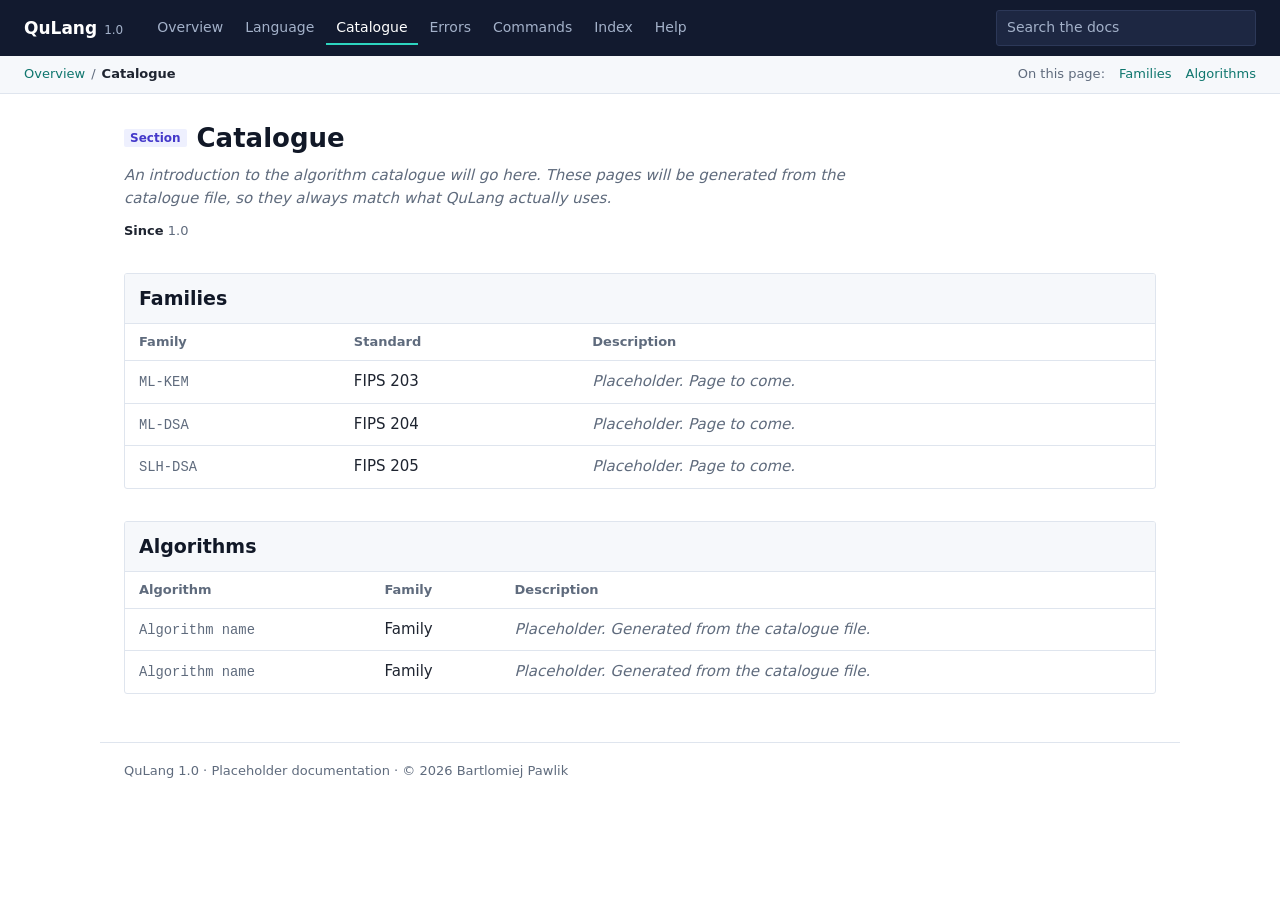
==== catalogue/index.html @ a55391d0 "Add placeholder documentation site" ====
<!DOCTYPE html>
<html lang="en">
<head>
<meta charset="utf-8">
<meta name="viewport" content="width=device-width, initial-scale=1">
<title>Catalogue · QuLang 1.0</title>
<link rel="icon" href="../assets/logo.svg" type="image/svg+xml">
<link rel="stylesheet" href="../assets/style.css">
<script src="../assets/search.js" defer></script>
</head>
<body data-root="../">
<a class="skip" href="#main">Skip to content</a>
<header class="site-header">
  <div class="bar">
    <a class="brand" href="../index.html"><span class="name">QuLang</span><span class="version">1.0</span></a>
    <nav class="mainnav" aria-label="Main">
      <a href="../index.html">Overview</a>
      <a href="../language/index.html">Language</a>
      <a href="index.html" class="active" aria-current="page">Catalogue</a>
      <a href="../errors/index.html">Errors</a>
      <a href="../commands/index.html">Commands</a>
      <a href="../index-all.html">Index</a>
      <a href="../help.html">Help</a>
    </nav>
    <div class="search" role="search">
      <input id="search-input" type="search" placeholder="Search the docs" aria-label="Search the docs" autocomplete="off">
      <ul id="search-results" hidden></ul>
    </div>
  </div>
  <div class="subbar">
    <nav class="crumbs" aria-label="Breadcrumb"><a href="../index.html">Overview</a><span class="sep">/</span><span aria-current="page">Catalogue</span></nav>
    <nav class="onpage" aria-label="On this page"><span class="label">On this page</span><a href="#families">Families</a><a href="#algorithms">Algorithms</a></nav>
  </div>
</header>

<main id="main" class="page">
  <div class="title-row"><span class="kind kind-section">Section</span><h1>Catalogue</h1></div>
  <p class="lead placeholder">An introduction to the algorithm catalogue will go here. These pages will be generated from the catalogue file, so they always match what QuLang actually uses.</p>
  <div class="meta"><span><b>Since</b> 1.0</span></div>

  <section class="panel" id="families">
    <div class="panel-head"><h2>Families</h2></div>
    <table class="summary">
      <thead><tr><th scope="col">Family</th><th scope="col">Standard</th><th scope="col">Description</th></tr></thead>
      <tbody>
        <tr><td><code class="todo">ML-KEM</code></td><td>FIPS 203</td><td class="placeholder">Placeholder. Page to come.</td></tr>
        <tr><td><code class="todo">ML-DSA</code></td><td>FIPS 204</td><td class="placeholder">Placeholder. Page to come.</td></tr>
        <tr><td><code class="todo">SLH-DSA</code></td><td>FIPS 205</td><td class="placeholder">Placeholder. Page to come.</td></tr>
      </tbody>
    </table>
  </section>

  <section class="panel" id="algorithms">
    <div class="panel-head"><h2>Algorithms</h2></div>
    <table class="summary">
      <thead><tr><th scope="col">Algorithm</th><th scope="col">Family</th><th scope="col">Description</th></tr></thead>
      <tbody>
        <tr><td><code class="todo">Algorithm name</code></td><td>Family</td><td class="placeholder">Placeholder. Generated from the catalogue file.</td></tr>
        <tr><td><code class="todo">Algorithm name</code></td><td>Family</td><td class="placeholder">Placeholder. Generated from the catalogue file.</td></tr>
      </tbody>
    </table>
  </section>
</main>

<footer class="site-footer">QuLang 1.0 &middot; Placeholder documentation &middot; &copy; 2026 Bartlomiej Pawlik</footer>
</body>
</html>
---- assets/style.css ----
/* QuLang documentation styles. */

:root {
    --bg: #ffffff;
    --surface: #f6f8fb;
    --surface-2: #eef2f7;
    --border: #dfe5ee;
    --text: #1e2430;
    --muted: #5f6b7d;
    --heading: #111827;
    --bar: #121a2f;
    --bar-text: #d9e2f2;
    --bar-muted: #a3b1c9;
    --bar-field: #1d2742;
    --accent: #0d9488;
    --accent-bright: #2dd4bf;
    --accent-soft: #e6f7f5;
    --link: #0f766e;
    --link-hover: #115e59;

    --keyword-bg: #e6f7f5;  --keyword-fg: #0f766e;
    --section-bg: #eef0fe;  --section-fg: #4338ca;
    --command-bg: #fdf3e1;  --command-fg: #8a5300;
    --error-bg: #fdecef;    --error-fg: #b4233c;
    --page-bg: #eef1f5;     --page-fg: #475569;

    --radius: 3px;
    --font: system-ui, -apple-system, "Segoe UI", Roboto, "Helvetica Neue", Arial, sans-serif;
    --mono: ui-monospace, "Cascadia Code", "SF Mono", Consolas, "Liberation Mono", monospace;
}

@media (prefers-color-scheme: dark) {
    :root {
        --bg: #0f1422;
        --surface: #161d2e;
        --surface-2: #1d2639;
        --border: #2a3550;
        --text: #dbe3f0;
        --muted: #94a3b8;
        --heading: #f1f5f9;
        --bar: #0a0f1c;
        --bar-field: #161f36;
        --accent: #2dd4bf;
        --accent-soft: rgba(45, 212, 191, 0.12);
        --link: #5eead4;
        --link-hover: #99f6e4;

        --keyword-bg: rgba(45, 212, 191, 0.14);  --keyword-fg: #5eead4;
        --section-bg: rgba(129, 140, 248, 0.16); --section-fg: #a5b4fc;
        --command-bg: rgba(251, 191, 36, 0.14);  --command-fg: #fcd34d;
        --error-bg: rgba(251, 113, 133, 0.14);   --error-fg: #fda4af;
        --page-bg: rgba(148, 163, 184, 0.16);    --page-fg: #cbd5e1;
    }
}

* { box-sizing: border-box; }

html { color-scheme: light dark; }

body {
    margin: 0;
    font-family: var(--font);
    font-size: 15px;
    line-height: 1.55;
    color: var(--text);
    background: var(--bg);
}

a { color: var(--link); text-decoration: none; }
a:hover, a:focus-visible { color: var(--link-hover); text-decoration: underline; }

code, pre { font-family: var(--mono); font-size: 0.92em; }

:focus-visible { outline: 2px solid var(--accent); outline-offset: 2px; }

.skip { position: absolute; left: -9999px; }
.skip:focus { left: 12px; top: 12px; z-index: 100; background: var(--bg); padding: 6px 10px; }

/* Keep in-page link targets from hiding under the sticky header. */
[id] { scroll-margin-top: 110px; }

/* ---- Header ---- */

.site-header { position: sticky; top: 0; z-index: 10; }

.bar {
    display: flex;
    flex-wrap: wrap;
    align-items: center;
    gap: 8px 24px;
    background: var(--bar);
    padding: 10px 24px;
}

.brand { display: flex; align-items: baseline; gap: 7px; color: #ffffff; }
.brand:hover, .brand:focus-visible { color: #ffffff; text-decoration: none; }
.brand .name { font-weight: 700; font-size: 17px; }
.version { font-size: 12px; color: var(--bar-muted); }

.mainnav { display: flex; flex-wrap: wrap; gap: 2px; }

.mainnav a {
    color: var(--bar-muted);
    font-size: 14px;
    padding: 6px 10px;
}

.mainnav a:hover, .mainnav a:focus-visible { color: #ffffff; text-decoration: none; }
.mainnav a.active { color: #ffffff; box-shadow: inset 0 -2px 0 var(--accent-bright); }

.subbar {
    display: flex;
    flex-wrap: wrap;
    justify-content: space-between;
    align-items: center;
    gap: 6px 24px;
    background: var(--surface);
    border-bottom: 1px solid var(--border);
    padding: 8px 24px;
    font-size: 13px;
    min-height: 38px;
}

.crumbs { color: var(--muted); }
.crumbs .sep { margin: 0 6px; color: var(--muted); }
.crumbs [aria-current] { color: var(--text); font-weight: 600; }

.onpage { display: flex; flex-wrap: wrap; align-items: center; gap: 4px 14px; }
.onpage .label { color: var(--muted); }
.onpage .label::after { content: ":"; }

/* ---- Search ---- */

.search { position: relative; margin-left: auto; }

.search input {
    width: 260px;
    padding: 6px 10px;
    border: 1px solid #2c3858;
    border-radius: var(--radius);
    background: var(--bar-field);
    color: #ffffff;
    font: inherit;
    font-size: 14px;
}

.search input::placeholder { color: var(--bar-muted); }
.search input:focus { outline: none; border-color: var(--accent-bright); }

#search-results {
    position: absolute;
    right: 0;
    top: calc(100% + 4px);
    width: 340px;
    margin: 0;
    padding: 4px 0;
    list-style: none;
    background: var(--bg);
    border: 1px solid var(--border);
    border-radius: var(--radius);
    box-shadow: 0 6px 16px rgba(10, 15, 28, 0.2);
}

#search-results a {
    display: flex;
    justify-content: space-between;
    align-items: center;
    gap: 10px;
    padding: 6px 10px;
    color: var(--text);
}

#search-results li.selected a, #search-results a:hover { background: var(--surface-2); text-decoration: none; }
#search-results .none { padding: 6px 10px; color: var(--muted); }

/* ---- Kind labels ---- */

.kind {
    display: inline-block;
    font-size: 12px;
    font-weight: 600;
    padding: 0 6px;
    border-radius: 2px;
    white-space: nowrap;
}

.kind-keyword { background: var(--keyword-bg); color: var(--keyword-fg); }
.kind-section { background: var(--section-bg); color: var(--section-fg); }
.kind-command { background: var(--command-bg); color: var(--command-fg); }
.kind-error   { background: var(--error-bg);   color: var(--error-fg); }
.kind-page    { background: var(--page-bg);    color: var(--page-fg); }

/* ---- Page body ---- */

.page { max-width: 1080px; margin: 0 auto; padding: 28px 24px 48px; }

h1 { color: var(--heading); font-size: 26px; line-height: 1.25; margin: 0; }
h1 code { font-size: 0.95em; }
h2 { color: var(--heading); font-size: 19px; margin: 0; }
h3 { color: var(--heading); font-size: 16px; margin: 0 0 6px; }

.title-row { display: flex; flex-wrap: wrap; align-items: center; gap: 10px; }

.lead { margin: 10px 0 0; max-width: 780px; }

.meta { display: flex; flex-wrap: wrap; gap: 6px 18px; margin-top: 10px; font-size: 13px; color: var(--muted); }
.meta b { color: var(--text); font-weight: 600; }

.notice {
    margin: 20px 0;
    padding: 8px 12px;
    border-left: 3px solid var(--accent);
    background: var(--surface);
}

.placeholder { color: var(--muted); font-style: italic; }
.todo { color: var(--muted); }

.section { margin-top: 32px; }
.section > h2 { margin-bottom: 10px; }

/* Syntax box: the first thing on a keyword page. */
.syntax {
    margin-top: 22px;
    border: 1px solid var(--border);
    border-left: 3px solid var(--accent);
    border-radius: var(--radius);
    background: var(--surface);
    padding: 8px 14px 10px;
}

.syntax .label { font-size: 13px; font-weight: 600; color: var(--muted); }
.syntax pre { margin: 4px 0 0; white-space: pre-wrap; }

pre.example {
    margin: 0;
    padding: 12px 14px;
    border: 1px solid var(--border);
    border-radius: var(--radius);
    background: var(--surface);
    overflow-x: auto;
}

.callout {
    margin-top: 16px;
    padding: 8px 12px;
    border-radius: var(--radius);
    background: var(--surface-2);
}

.callout b { display: block; font-size: 13px; margin-bottom: 2px; }

/* ---- Cards (overview) ---- */

.cards {
    display: grid;
    grid-template-columns: repeat(auto-fill, minmax(230px, 1fr));
    gap: 12px;
    margin-top: 24px;
}

.card {
    display: block;
    padding: 14px 16px;
    border: 1px solid var(--border);
    border-radius: var(--radius);
    color: var(--text);
}

.card:hover, .card:focus-visible { border-color: var(--accent); text-decoration: none; color: var(--text); }
.card h3 { margin: 0 0 4px; color: var(--link); }
.card p { margin: 0; color: var(--muted); font-size: 14px; }

/* ---- Panels: summary tables with filters ---- */

.panel {
    margin-top: 32px;
    border: 1px solid var(--border);
    border-radius: var(--radius);
    overflow: hidden;
}

.panel-head {
    display: flex;
    flex-wrap: wrap;
    justify-content: space-between;
    align-items: center;
    gap: 10px 16px;
    padding: 10px 14px;
    background: var(--surface);
    border-bottom: 1px solid var(--border);
}

.segmented {
    display: inline-flex;
    flex-wrap: wrap;
    border: 1px solid var(--border);
    border-radius: var(--radius);
    overflow: hidden;
}

.segmented button {
    border: 0;
    border-left: 1px solid var(--border);
    background: var(--bg);
    color: var(--muted);
    font: inherit;
    font-size: 13px;
    padding: 3px 11px;
    cursor: pointer;
}

.segmented button:first-child { border-left: 0; }
.segmented button:hover { color: var(--text); }
.segmented button[aria-selected="true"] { background: var(--accent); color: #ffffff; }

@media (prefers-color-scheme: dark) {
    .segmented button[aria-selected="true"] { color: #0a0f1c; }
}

table.summary { width: 100%; border-collapse: collapse; }

table.summary th {
    text-align: left;
    font-size: 13px;
    font-weight: 600;
    color: var(--muted);
    padding: 8px 14px;
    border-bottom: 1px solid var(--border);
}

table.summary td { padding: 9px 14px; vertical-align: top; border-bottom: 1px solid var(--border); }
table.summary tbody tr:last-child td { border-bottom: 0; }
table.summary tbody tr:hover { background: var(--surface); }
table.summary td:first-child { white-space: nowrap; }
table.summary td:first-child a { font-weight: 600; }

/* ---- Index page ---- */

.letters { display: flex; flex-wrap: wrap; gap: 4px; margin-top: 20px; }

.letters a, .letters span {
    display: grid;
    place-items: center;
    width: 28px;
    height: 28px;
    border-radius: 2px;
    font-weight: 600;
    font-size: 14px;
}

.letters a { background: var(--accent-soft); }
.letters a:hover { text-decoration: none; background: var(--accent); color: #ffffff; }
.letters span { color: var(--border); }

.index-group { margin-top: 28px; }
.index-group h2 { font-size: 22px; padding-bottom: 6px; border-bottom: 1px solid var(--border); }

.entries { list-style: none; margin: 0; padding: 0; }
.entries li { display: flex; flex-wrap: wrap; align-items: baseline; gap: 6px 10px; padding: 10px 0; border-bottom: 1px solid var(--border); }
.entries li:last-child { border-bottom: 0; }
.entries .desc { flex-basis: 100%; color: var(--muted); font-size: 14px; }

/* ---- Help page ---- */

.kinds { list-style: none; margin: 0; padding: 0; }
.kinds li { display: grid; grid-template-columns: 110px 1fr; gap: 12px; padding: 10px 0; border-bottom: 1px solid var(--border); }
.kinds li:last-child { border-bottom: 0; }

/* ---- Footer ---- */

.site-footer {
    max-width: 1080px;
    margin: 0 auto;
    padding: 18px 24px 32px;
    border-top: 1px solid var(--border);
    font-size: 13px;
    color: var(--muted);
}

@media (max-width: 760px) {
    /* On narrow screens the header wraps onto several lines, so let it scroll away. */
    .site-header { position: static; }
    [id] { scroll-margin-top: 16px; }
    .bar, .subbar { padding-left: 14px; padding-right: 14px; }
    .page { padding: 20px 14px 36px; }
    .search { margin-left: 0; width: 100%; }
    .search input { width: 100%; }
    #search-results { left: 0; width: auto; }
    h1 { font-size: 22px; }
    table.summary td:first-child { white-space: normal; }
    .kinds li { grid-template-columns: 1fr; gap: 4px; }
}
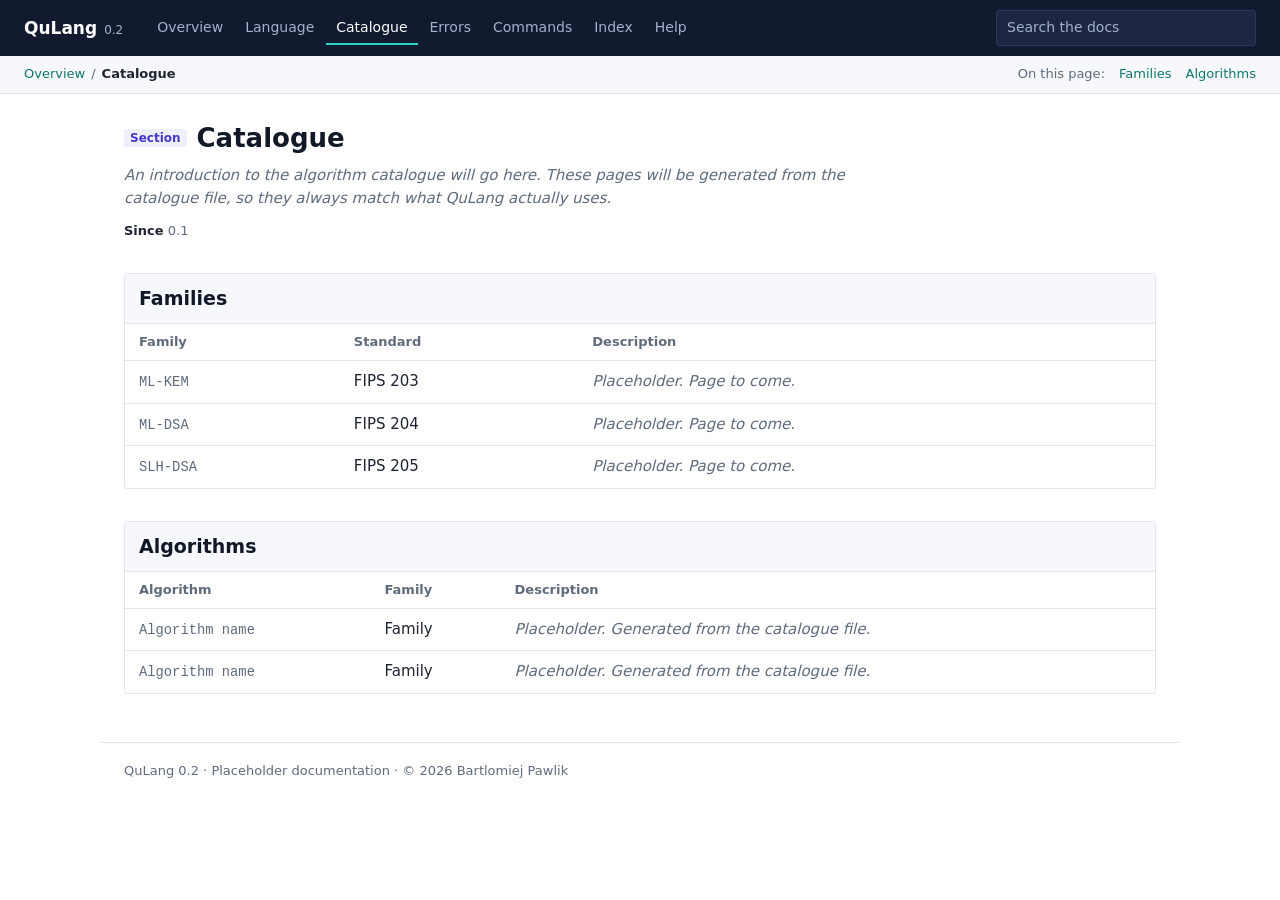
==== commit dd9e2cec: "Show language version 0.2" ====
--- a/catalogue/index.html
+++ b/catalogue/index.html
@@ -3,7 +3,7 @@
 <head>
 <meta charset="utf-8">
 <meta name="viewport" content="width=device-width, initial-scale=1">
-<title>Catalogue · QuLang 1.0</title>
+<title>Catalogue · QuLang 0.2</title>
 <link rel="icon" href="../assets/logo.svg" type="image/svg+xml">
 <link rel="stylesheet" href="../assets/style.css">
 <script src="../assets/search.js" defer></script>
@@ -12,7 +12,7 @@
 <a class="skip" href="#main">Skip to content</a>
 <header class="site-header">
   <div class="bar">
-    <a class="brand" href="../index.html"><span class="name">QuLang</span><span class="version">1.0</span></a>
+    <a class="brand" href="../index.html"><span class="name">QuLang</span><span class="version">0.2</span></a>
     <nav class="mainnav" aria-label="Main">
       <a href="../index.html">Overview</a>
       <a href="../language/index.html">Language</a>
@@ -36,7 +36,7 @@
 <main id="main" class="page">
   <div class="title-row"><span class="kind kind-section">Section</span><h1>Catalogue</h1></div>
   <p class="lead placeholder">An introduction to the algorithm catalogue will go here. These pages will be generated from the catalogue file, so they always match what QuLang actually uses.</p>
-  <div class="meta"><span><b>Since</b> 1.0</span></div>
+  <div class="meta"><span><b>Since</b> 0.1</span></div>
 
   <section class="panel" id="families">
     <div class="panel-head"><h2>Families</h2></div>
@@ -62,6 +62,6 @@
   </section>
 </main>
 
-<footer class="site-footer">QuLang 1.0 &middot; Placeholder documentation &middot; &copy; 2026 Bartlomiej Pawlik</footer>
+<footer class="site-footer">QuLang 0.2 &middot; Placeholder documentation &middot; &copy; 2026 Bartlomiej Pawlik</footer>
 </body>
 </html>
